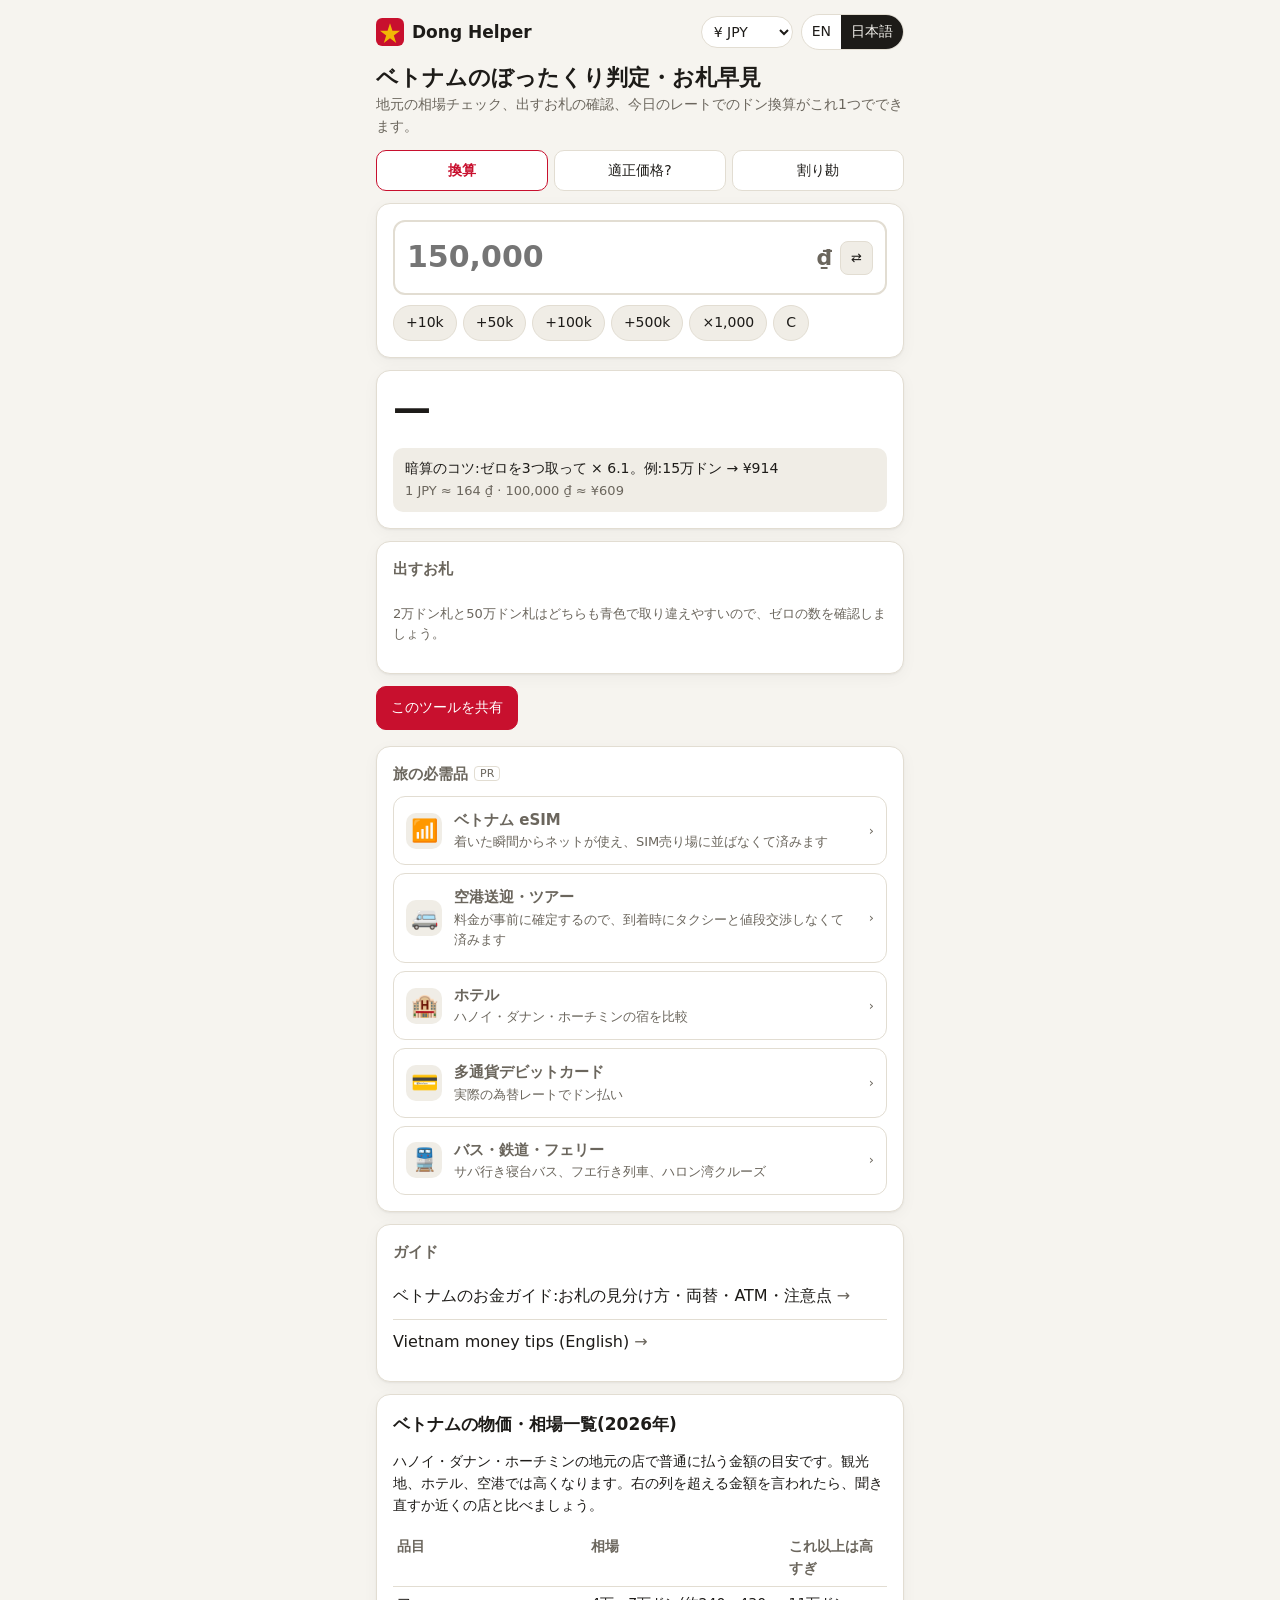
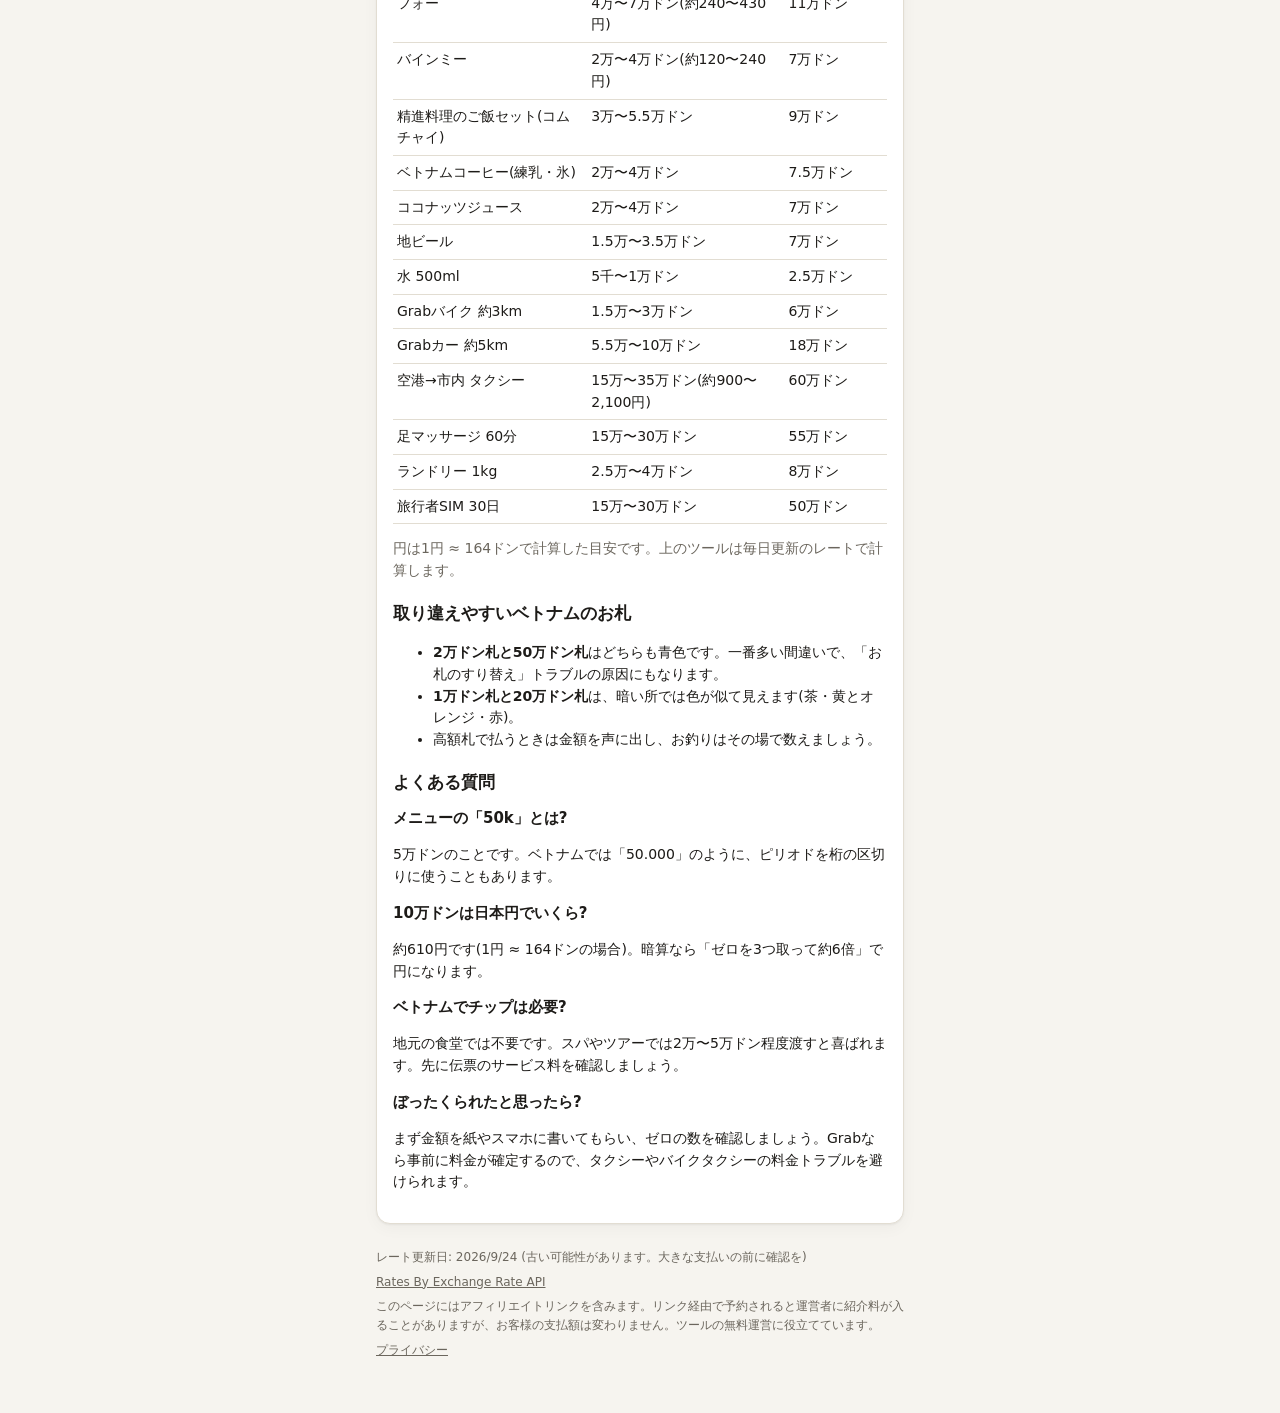
==== ja/index.html @ 1921f152 "Reposition around fair-price checking; add Japanese landing page - Title and heading lead with the p" ====
<!doctype html>
<html lang="ja" data-root="../" data-default-lang="ja" data-default-cur="JPY">
<head>
<meta charset="utf-8">
<meta name="viewport" content="width=device-width, initial-scale=1, viewport-fit=cover">
<title>ベトナムのぼったくり判定・お札早見・ドン円換算【2026年の相場】| Dong Helper</title>
<meta name="description" content="ベトナム旅行で「この値段は高すぎ?」をすぐ判定。フォー・Grab・空港タクシー・マッサージの2026年の相場、出すお札(2万と50万の見分け方)、今日のレートでのドン→円換算。無料・オフラインでも使えます。">
<meta name="theme-color" content="#c8102e">
<link rel="icon" href="../icon.svg" type="image/svg+xml">
<link rel="apple-touch-icon" href="../icon-192.png">
<link rel="manifest" href="../manifest.webmanifest">
<link rel="canonical" href="https://jayyy-0.github.io/dong-helper/ja/">
<link rel="alternate" hreflang="en" href="https://jayyy-0.github.io/dong-helper/">
<link rel="alternate" hreflang="ja" href="https://jayyy-0.github.io/dong-helper/ja/">
<link rel="alternate" hreflang="x-default" href="https://jayyy-0.github.io/dong-helper/">
<meta property="og:title" content="ベトナムのぼったくり判定・お札早見">
<meta property="og:description" content="2026年の相場チェック、出すお札、ドン円換算。ベトナム旅行者向けの無料ツール。">
<meta property="og:type" content="website">
<meta property="og:url" content="https://jayyy-0.github.io/dong-helper/ja/">
<!-- Google Search Console の確認タグはここに入れる -->
<link rel="stylesheet" href="../style.css">
<script src="../config.js"></script>
<script src="../shared.js"></script>
<!-- Google AdSense: 独自ドメイン取得・審査通過後にここへ貼る -->
</head>
<body>
<div class="wrap">

  <header class="top">
    <a class="brand" href="./">
      <svg viewBox="0 0 64 64" aria-hidden="true"><rect width="64" height="64" rx="14" fill="#c8102e"/><path fill="#f2b705" d="M32 12l5.6 17.2H55L40.7 39.8l5.5 17.2L32 46.4 17.8 57l5.5-17.2L9 29.2h17.4z"/></svg>
      <span>Dong Helper</span>
    </a>
    <span class="spacer"></span>
    <select class="cur" id="cur" aria-label="Currency">
      <option value="INR">₹ INR</option>
      <option value="AUD">A$ AUD</option>
      <option value="JPY">¥ JPY</option>
      <option value="USD">$ USD</option>
    </select>
    <div class="seg" role="group" aria-label="Language">
      <button type="button" data-lang="en" aria-pressed="true">EN</button>
      <button type="button" data-lang="ja" aria-pressed="false">日本語</button>
    </div>
  </header>

  <h1 class="lead" data-i18n="h1">ベトナムのぼったくり判定・お札早見</h1>
  <p class="sub" data-i18n="sub">地元の相場チェック、出すお札の確認、今日のレートでのドン換算がこれ1つでできます。</p>

  <nav class="tabs" role="tablist">
    <button role="tab" data-tab="convert" aria-selected="true" data-i18n="tabConvert">換算</button>
    <button role="tab" data-tab="price" aria-selected="false" data-i18n="tabPrice">適正価格?</button>
    <button role="tab" data-tab="split" aria-selected="false" data-i18n="tabSplit">割り勘</button>
  </nav>

  <!-- ===== Convert ===== -->
  <section data-panel="convert">
    <div class="card">
      <div class="amount">
        <input id="amount" inputmode="numeric" autocomplete="off" placeholder="150,000" aria-label="Amount">
        <span class="unit" id="unit">₫</span>
        <button class="swap" id="swap" type="button" aria-label="Swap direction">⇄</button>
      </div>
      <div class="chips" id="chips"></div>
    </div>

    <div class="card">
      <div class="big" id="big">—</div>
      <div class="others" id="others"></div>
      <div class="tip" id="tip"></div>
    </div>

    <div class="card">
      <h2 data-i18n="notesTitle">出すお札</h2>
      <div class="notes" id="notes"></div>
      <p class="small" id="notesHint"></p>
    </div>
  </section>

  <!-- ===== Fair price ===== -->
  <section data-panel="price" class="hidden">
    <div class="card">
      <div class="field">
        <label for="item" data-i18n="priceItem">何を買いますか?</label>
        <select id="item"></select>
      </div>
      <div class="small" data-i18n="priceTypical">一般的な価格</div>
      <div class="range" id="range">—</div>
      <div class="small" id="rangeConv"></div>
      <div class="field" style="margin-top:12px">
        <label for="quoted" data-i18n="priceQuoted">言われた金額(ドン)</label>
        <input id="quoted" inputmode="numeric" autocomplete="off" placeholder="e.g. 80,000">
      </div>
      <div id="verdict" class="verdict hidden"></div>
      <p class="small" data-i18n="priceNote">Rough 2026 guide for local shops in Hanoi, Da Nang and Ho Chi Minh City. Tourist streets, hotels and airports cost more.</p>
    </div>
  </section>

  <!-- ===== Split ===== -->
  <section data-panel="split" class="hidden">
    <div class="card">
      <div class="field">
        <label for="bill" data-i18n="splitTotal">合計金額(ドン)</label>
        <input id="bill" inputmode="numeric" autocomplete="off" placeholder="850,000">
      </div>
      <div class="row">
        <div class="field">
          <label for="people" data-i18n="splitPeople">人数</label>
          <select id="people"></select>
        </div>
        <div class="field">
          <label for="tipPct" data-i18n="splitTip">チップ</label>
          <select id="tipPct">
            <option value="0">0%</option><option value="5">5%</option><option value="10">10%</option>
          </select>
        </div>
      </div>
      <div class="small" data-i18n="splitEach">1人あたり</div>
      <div class="big" id="each">—</div>
      <div class="others" id="eachConv"></div>
      <p class="small" data-i18n="splitNote">Tipping isn't expected in Vietnam, but it's appreciated at spas and on tours. Check the bill for a service charge (phí phục vụ) first.</p>
    </div>
  </section>

  <div class="actions">
    <button class="btn primary" id="share" type="button" data-i18n="share">このツールを共有</button>
    <button class="btn hidden" id="install" type="button" data-i18n="install">ホーム画面に追加</button>
  </div>

  <!-- ===== Trip essentials (affiliate) ===== -->
  <section class="card" style="margin-top:16px">
    <h2><span data-i18n="essTitle">旅の必需品</span><span class="pr" data-i18n="prLabel">PR</span></h2>
    <div class="ess" id="ess"></div>
  </section>

  <!-- Ad slot (AdSense) — 審査通過後にコメントを外す
  <div class="card"><ins class="adsbygoogle" style="display:block" data-ad-client="ca-pub-XXXX" data-ad-slot="XXXX" data-ad-format="auto" data-full-width-responsive="true"></ins></div>
  -->

  <section class="card guides" id="guides">
    <h2 data-i18n="guidesTitle">ガイド</h2>
  </section>

  <!-- Static, crawlable content: this is what search engines read and rank. -->
  <section class="card seo">
    <h2>ベトナムの物価・相場一覧(2026年)</h2>
    <p>ハノイ・ダナン・ホーチミンの地元の店で普通に払う金額の目安です。観光地、ホテル、空港では高くなります。右の列を超える金額を言われたら、聞き直すか近くの店と比べましょう。</p>
    <table>
      <tr><th>品目</th><th>相場</th><th>これ以上は高すぎ</th></tr>
      <tr><td>フォー</td><td>4万〜7万ドン(約240〜430円)</td><td>11万ドン</td></tr>
      <tr><td>バインミー</td><td>2万〜4万ドン(約120〜240円)</td><td>7万ドン</td></tr>
      <tr><td>精進料理のご飯セット(コムチャイ)</td><td>3万〜5.5万ドン</td><td>9万ドン</td></tr>
      <tr><td>ベトナムコーヒー(練乳・氷)</td><td>2万〜4万ドン</td><td>7.5万ドン</td></tr>
      <tr><td>ココナッツジュース</td><td>2万〜4万ドン</td><td>7万ドン</td></tr>
      <tr><td>地ビール</td><td>1.5万〜3.5万ドン</td><td>7万ドン</td></tr>
      <tr><td>水 500ml</td><td>5千〜1万ドン</td><td>2.5万ドン</td></tr>
      <tr><td>Grabバイク 約3km</td><td>1.5万〜3万ドン</td><td>6万ドン</td></tr>
      <tr><td>Grabカー 約5km</td><td>5.5万〜10万ドン</td><td>18万ドン</td></tr>
      <tr><td>空港→市内 タクシー</td><td>15万〜35万ドン(約900〜2,100円)</td><td>60万ドン</td></tr>
      <tr><td>足マッサージ 60分</td><td>15万〜30万ドン</td><td>55万ドン</td></tr>
      <tr><td>ランドリー 1kg</td><td>2.5万〜4万ドン</td><td>8万ドン</td></tr>
      <tr><td>旅行者SIM 30日</td><td>15万〜30万ドン</td><td>50万ドン</td></tr>
    </table>
    <p class="small">円は1円 ≈ 164ドンで計算した目安です。上のツールは毎日更新のレートで計算します。</p>

    <h2>取り違えやすいベトナムのお札</h2>
    <ul>
      <li><b>2万ドン札と50万ドン札</b>はどちらも青色です。一番多い間違いで、「お札のすり替え」トラブルの原因にもなります。</li>
      <li><b>1万ドン札と20万ドン札</b>は、暗い所では色が似て見えます(茶・黄とオレンジ・赤)。</li>
      <li>高額札で払うときは金額を声に出し、お釣りはその場で数えましょう。</li>
    </ul>

    <h2>よくある質問</h2>
    <h3>メニューの「50k」とは?</h3>
    <p>5万ドンのことです。ベトナムでは「50.000」のように、ピリオドを桁の区切りに使うこともあります。</p>
    <h3>10万ドンは日本円でいくら?</h3>
    <p>約610円です(1円 ≈ 164ドンの場合)。暗算なら「ゼロを3つ取って約6倍」で円になります。</p>
    <h3>ベトナムでチップは必要?</h3>
    <p>地元の食堂では不要です。スパやツアーでは2万〜5万ドン程度渡すと喜ばれます。先に伝票のサービス料を確認しましょう。</p>
    <h3>ぼったくられたと思ったら?</h3>
    <p>まず金額を紙やスマホに書いてもらい、ゼロの数を確認しましょう。Grabなら事前に料金が確定するので、タクシーやバイクタクシーの料金トラブルを避けられます。</p>
  </section>

  <footer>
    <p id="rateInfo"></p>
    <p><a href="https://www.exchangerate-api.com" target="_blank" rel="noopener">Rates By Exchange Rate API</a></p>
    <p id="disclosure" data-i18n="disclosure">Some links are affiliate links: if you book through them we may earn a small commission at no extra cost to you. It keeps this tool free.</p>
    <p id="tipjar" class="hidden"><a target="_blank" rel="noopener">☕ Buy me a coffee</a></p>
    <p><a href="../privacy.html" data-i18n="privacy">プライバシー</a></p>
  </footer>
</div>

<script src="../app.js"></script>
</body>
</html>
---- style.css ----
:root {
  --bg: #f6f4ef;
  --surface: #ffffff;
  --surface-2: #f0ede6;
  --text: #1d1b18;
  --muted: #6b665d;
  --line: #e2ddd2;
  --accent: #c8102e;      /* Vietnamese red */
  --accent-2: #f2b705;    /* star yellow */
  --ok: #1f7a4d;
  --warn: #b26a00;
  --bad: #b3261e;
  --radius: 14px;
  --shadow: 0 1px 2px rgba(0,0,0,.05), 0 4px 16px rgba(0,0,0,.04);
  color-scheme: light;
}
@media (prefers-color-scheme: dark) {
  :root {
    --bg: #141311;
    --surface: #1e1c19;
    --surface-2: #28251f;
    --text: #f1eee8;
    --muted: #a39d92;
    --line: #34302a;
    --accent: #ff5a6e;
    --accent-2: #ffcf3f;
    --ok: #5cc98f;
    --warn: #f0a93b;
    --bad: #ff7a70;
    --shadow: none;
    color-scheme: dark;
  }
}

* { box-sizing: border-box; }
html { -webkit-text-size-adjust: 100%; }
body {
  margin: 0;
  background: var(--bg);
  color: var(--text);
  font: 16px/1.55 system-ui, -apple-system, "Segoe UI", "Hiragino Sans", "Noto Sans JP", sans-serif;
}
a { color: var(--accent); }
button, input, select { font: inherit; color: inherit; }

.wrap { max-width: 560px; margin: 0 auto; padding: 0 16px 48px; }

/* Header */
.top {
  display: flex; flex-wrap: wrap; align-items: center; gap: 8px;
  padding: 14px 0 10px;
}
.brand { display: flex; align-items: center; gap: 8px; font-weight: 700; font-size: 17px; white-space: nowrap; text-decoration: none; color: var(--text); }
.brand svg { width: 28px; height: 28px; }
.top .spacer { flex: 1; }
@media (max-width: 400px) { .brand span { display: none; } }
.seg { display: inline-flex; border: 1px solid var(--line); border-radius: 999px; overflow: hidden; background: var(--surface); }
.seg button { border: 0; background: none; padding: 6px 10px; font-size: 14px; cursor: pointer; white-space: nowrap; }
.seg button[aria-pressed="true"] { background: var(--text); color: var(--bg); }
select.cur {
  border: 1px solid var(--line); border-radius: 999px; background: var(--surface);
  padding: 6px 8px; font-size: 14px;
}

/* Tabs */
.tabs { display: flex; gap: 6px; margin: 4px 0 12px; }
.tabs button {
  flex: 1; border: 1px solid var(--line); background: var(--surface);
  border-radius: 10px; padding: 9px 6px; font-size: 14px; cursor: pointer;
}
.tabs button[aria-selected="true"] { border-color: var(--accent); color: var(--accent); font-weight: 600; }

.card {
  background: var(--surface); border: 1px solid var(--line);
  border-radius: var(--radius); padding: 16px; margin-bottom: 12px;
  box-shadow: var(--shadow);
}
.card h2 { font-size: 15px; margin: 0 0 10px; color: var(--muted); font-weight: 600; }
.hidden { display: none !important; }

/* Input */
.amount {
  display: flex; align-items: center; gap: 8px;
  border: 2px solid var(--line); border-radius: 12px; padding: 6px 12px;
  background: var(--surface);
}
.amount:focus-within { border-color: var(--accent); }
.amount input {
  flex: 1; min-width: 0; border: 0; outline: 0; background: none;
  font-size: 30px; font-weight: 700; padding: 6px 0; font-variant-numeric: tabular-nums;
}
.amount .unit { font-size: 22px; color: var(--muted); font-weight: 600; }
.swap { border: 1px solid var(--line); background: var(--surface-2); border-radius: 8px; padding: 6px 10px; cursor: pointer; font-size: 13px; white-space: nowrap; }
.chips { display: flex; flex-wrap: wrap; gap: 6px; margin-top: 10px; }
.chips button {
  border: 1px solid var(--line); background: var(--surface-2); border-radius: 999px;
  padding: 6px 12px; font-size: 14px; cursor: pointer; font-variant-numeric: tabular-nums;
}
.chips button:active { transform: scale(.97); }

/* Result */
.big { font-size: 38px; font-weight: 800; letter-spacing: -.5px; font-variant-numeric: tabular-nums; line-height: 1.15; }
.others { display: flex; flex-wrap: wrap; gap: 4px 16px; margin-top: 6px; color: var(--muted); font-variant-numeric: tabular-nums; }
.tip { margin-top: 12px; padding: 10px 12px; background: var(--surface-2); border-radius: 10px; font-size: 14px; }

/* Notes */
.notes { display: flex; flex-direction: column; gap: 6px; }
.note { display: flex; align-items: center; gap: 10px; }
.note .bill {
  width: 86px; height: 40px; border-radius: 6px; flex: none;
  display: flex; align-items: center; justify-content: center;
  color: #fff; font-weight: 800; font-size: 14px; text-shadow: 0 1px 1px rgba(0,0,0,.35);
  border: 1px solid rgba(0,0,0,.12);
}
.note .x { font-size: 18px; font-weight: 700; }
.note .warn { font-size: 12px; color: var(--warn); }
.small { font-size: 13px; color: var(--muted); }

/* Price check */
.field { display: flex; flex-direction: column; gap: 4px; margin-bottom: 10px; }
.field label { font-size: 13px; color: var(--muted); }
.field select, .field input {
  border: 1px solid var(--line); border-radius: 10px; padding: 10px 12px; background: var(--surface); font-size: 16px;
}
.range { font-size: 20px; font-weight: 700; font-variant-numeric: tabular-nums; }
.verdict { margin-top: 10px; padding: 12px; border-radius: 10px; font-weight: 600; }
.verdict.ok { background: color-mix(in srgb, var(--ok) 14%, transparent); color: var(--ok); }
.verdict.warn { background: color-mix(in srgb, var(--warn) 16%, transparent); color: var(--warn); }
.verdict.bad { background: color-mix(in srgb, var(--bad) 14%, transparent); color: var(--bad); }
.row { display: flex; gap: 10px; }
.row > * { flex: 1; }

/* Essentials (affiliate) */
.pr { font-size: 11px; border: 1px solid var(--line); border-radius: 4px; padding: 0 5px; margin-left: 6px; color: var(--muted); font-weight: 500; vertical-align: 2px; }
.ess { display: grid; grid-template-columns: 1fr; gap: 8px; }
.ess a {
  display: flex; gap: 12px; align-items: center; text-decoration: none; color: var(--text);
  border: 1px solid var(--line); border-radius: 12px; padding: 12px; background: var(--surface);
}
.ess a:hover { border-color: var(--accent); }
.ess .ico { font-size: 22px; width: 36px; height: 36px; border-radius: 10px; background: var(--surface-2); display: flex; align-items: center; justify-content: center; flex: none; }
.ess b { display: block; font-size: 15px; }
.ess span { font-size: 13px; color: var(--muted); }
.ess .go { margin-left: auto; color: var(--muted); }

.guides a { display: block; padding: 10px 0; border-bottom: 1px solid var(--line); text-decoration: none; color: var(--text); }
.guides a:last-child { border-bottom: 0; }
.guides a::after { content: " →"; color: var(--muted); }

.actions { display: flex; gap: 8px; margin-top: 12px; }
.btn { border: 1px solid var(--line); background: var(--surface); border-radius: 10px; padding: 10px 14px; cursor: pointer; font-size: 14px; }
.btn.primary { background: var(--accent); border-color: var(--accent); color: #fff; }

footer { margin-top: 24px; font-size: 12px; color: var(--muted); }
footer p { margin: 6px 0; }
footer a { color: var(--muted); }

/* Article pages */
.article { background: var(--surface); border: 1px solid var(--line); border-radius: var(--radius); padding: 20px; }
.article h1 { font-size: 26px; line-height: 1.25; margin: 0 0 8px; }
.article h2 { font-size: 19px; margin: 26px 0 8px; }
.article p, .article li { font-size: 16px; }
.article table { width: 100%; border-collapse: collapse; font-size: 15px; }
.article th, .article td { text-align: left; padding: 8px 6px; border-bottom: 1px solid var(--line); vertical-align: top; }
.phrase { font-weight: 700; }
.cta { display: block; text-align: center; margin: 20px 0; padding: 14px; border-radius: 12px; background: var(--accent); color: #fff; text-decoration: none; font-weight: 700; }
.meta { color: var(--muted); font-size: 13px; }

/* Page heading + crawlable content */
.lead { font-size: 22px; line-height: 1.3; margin: 4px 0 2px; }
.sub { margin: 0 0 12px; color: var(--muted); font-size: 14px; }
.seo h2 { font-size: 17px; color: var(--text); margin: 18px 0 8px; }
.seo h2:first-child { margin-top: 0; }
.seo h3 { font-size: 15px; margin: 12px 0 2px; }
.seo p, .seo li { font-size: 14px; }
.seo table { width: 100%; border-collapse: collapse; font-size: 14px; font-variant-numeric: tabular-nums; }
.seo th, .seo td { text-align: left; padding: 6px 4px; border-bottom: 1px solid var(--line); vertical-align: top; }
.seo th { color: var(--muted); font-weight: 600; }
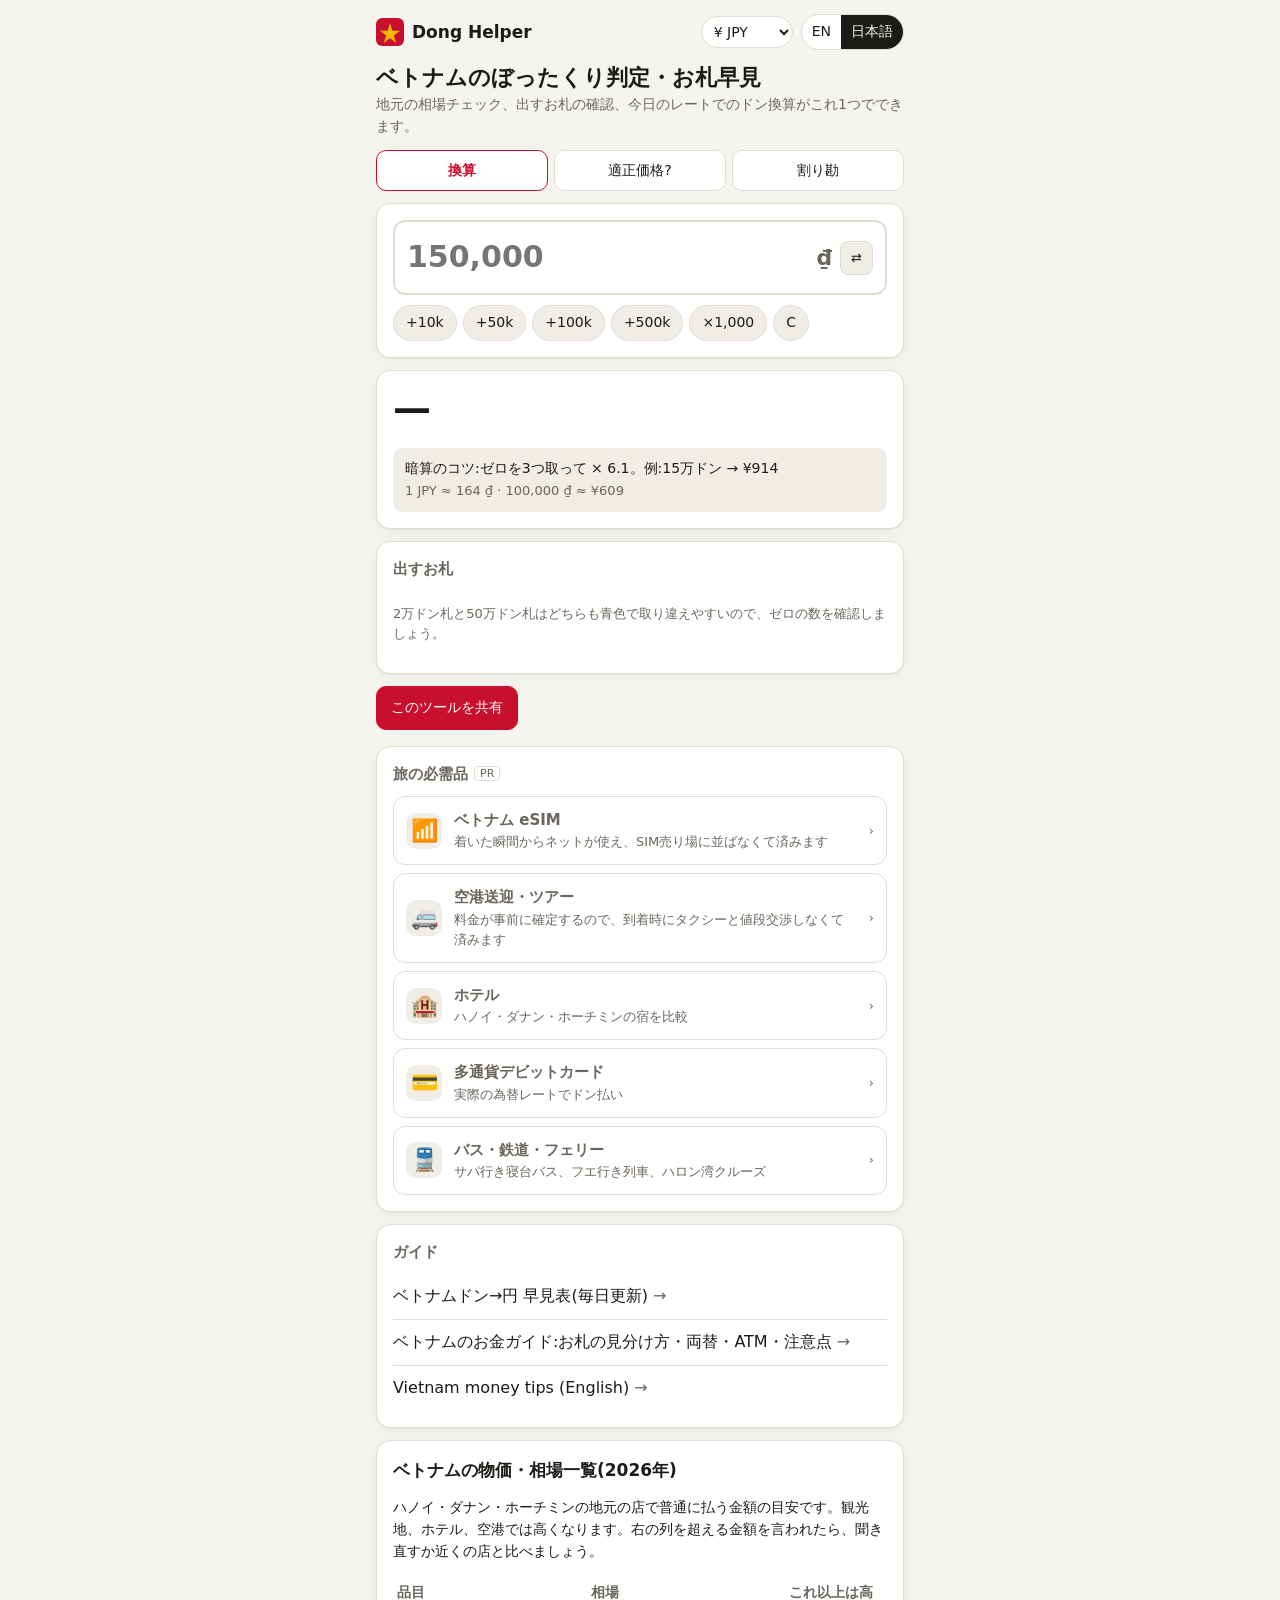
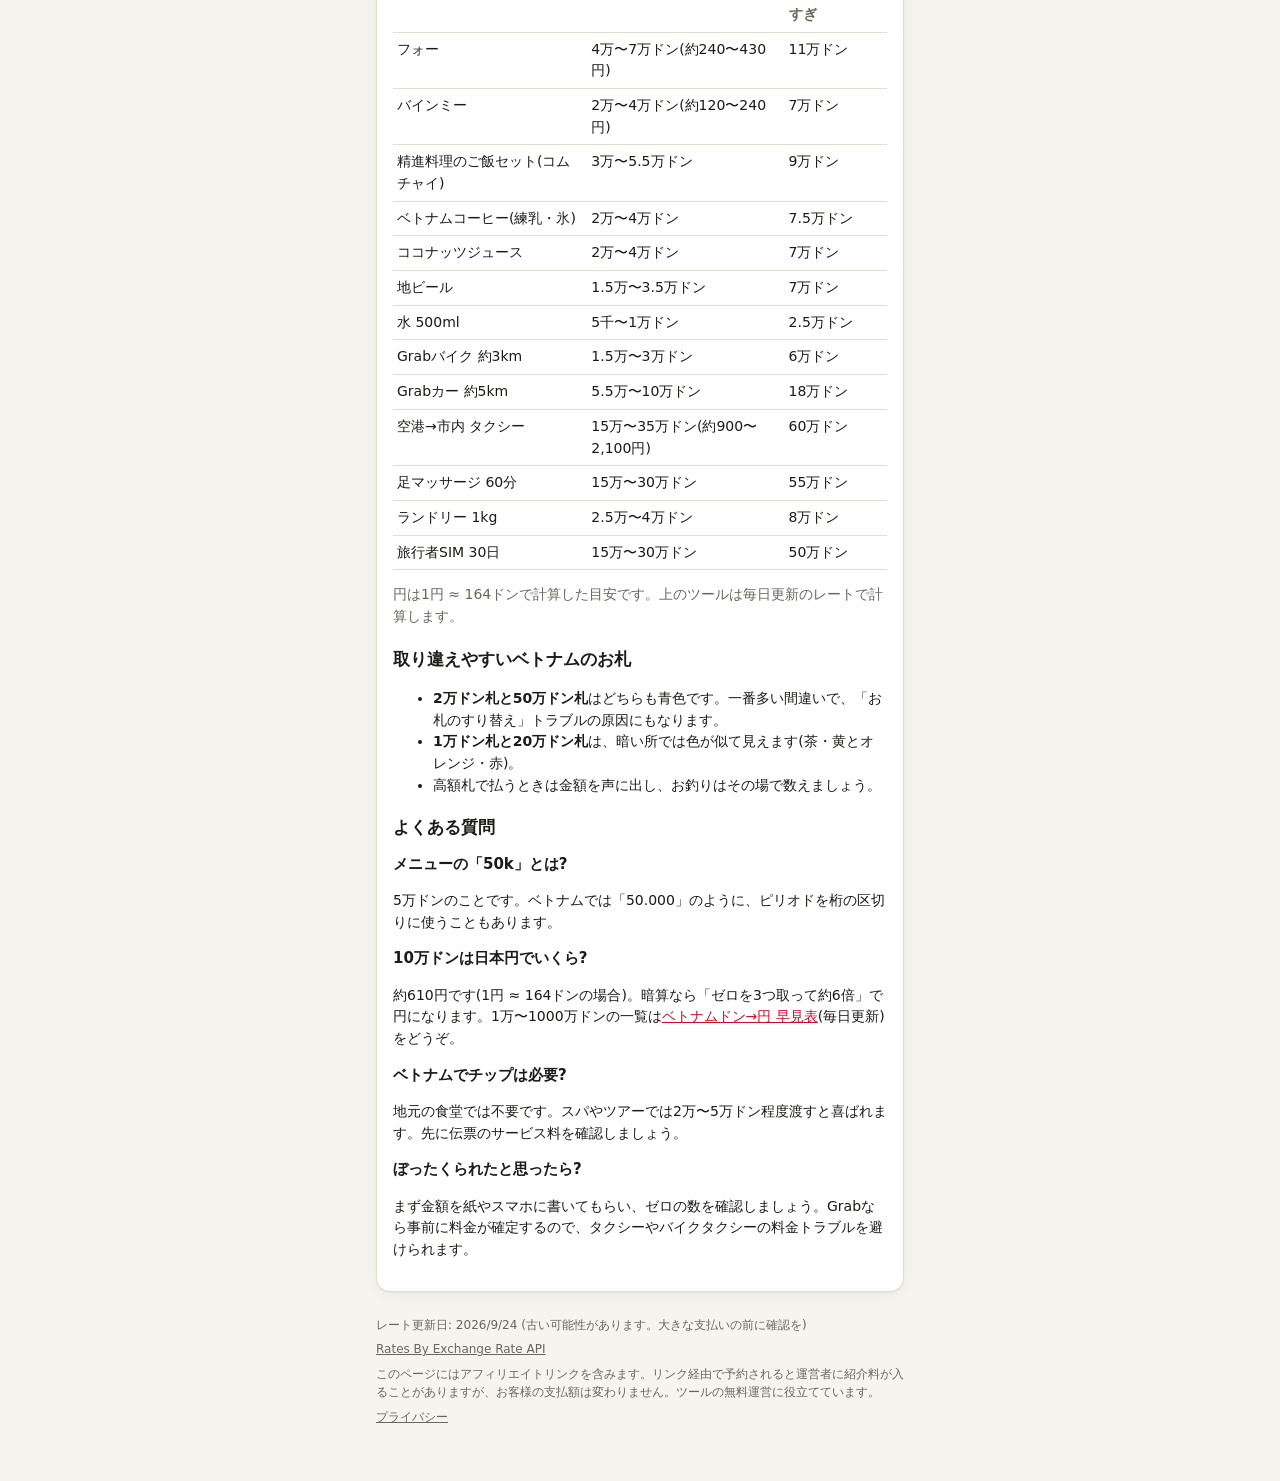
==== commit b6bb7432: "Add daily-updated conversion tables (VND to JPY/INR/AUD/USD) - scripts/build_tables.py writes the ta" ====
--- a/ja/index.html
+++ b/ja/index.html
@@ -142,7 +142,7 @@
   </section>
 
   <!-- Static, crawlable content: this is what search engines read and rank. -->
-  <section class="card seo">
+  <section class="card seo" id="price">
     <h2>ベトナムの物価・相場一覧(2026年)</h2>
     <p>ハノイ・ダナン・ホーチミンの地元の店で普通に払う金額の目安です。観光地、ホテル、空港では高くなります。右の列を超える金額を言われたら、聞き直すか近くの店と比べましょう。</p>
     <table>
@@ -174,7 +174,7 @@
     <h3>メニューの「50k」とは?</h3>
     <p>5万ドンのことです。ベトナムでは「50.000」のように、ピリオドを桁の区切りに使うこともあります。</p>
     <h3>10万ドンは日本円でいくら?</h3>
-    <p>約610円です(1円 ≈ 164ドンの場合)。暗算なら「ゼロを3つ取って約6倍」で円になります。</p>
+    <p>約610円です(1円 ≈ 164ドンの場合)。暗算なら「ゼロを3つ取って約6倍」で円になります。1万〜1000万ドンの一覧は<a href="vnd-yen-hayamihyo.html">ベトナムドン→円 早見表</a>(毎日更新)をどうぞ。</p>
     <h3>ベトナムでチップは必要?</h3>
     <p>地元の食堂では不要です。スパやツアーでは2万〜5万ドン程度渡すと喜ばれます。先に伝票のサービス料を確認しましょう。</p>
     <h3>ぼったくられたと思ったら?</h3>
--- a/style.css
+++ b/style.css
@@ -176,3 +176,8 @@
 .seo table { width: 100%; border-collapse: collapse; font-size: 14px; font-variant-numeric: tabular-nums; }
 .seo th, .seo td { text-align: left; padding: 6px 4px; border-bottom: 1px solid var(--line); vertical-align: top; }
 .seo th { color: var(--muted); font-weight: 600; }
+@media (max-width: 400px) {
+  .article { padding: 14px; }
+  .article table { font-size: 14px; }
+  .article th, .article td { padding: 7px 4px; }
+}
